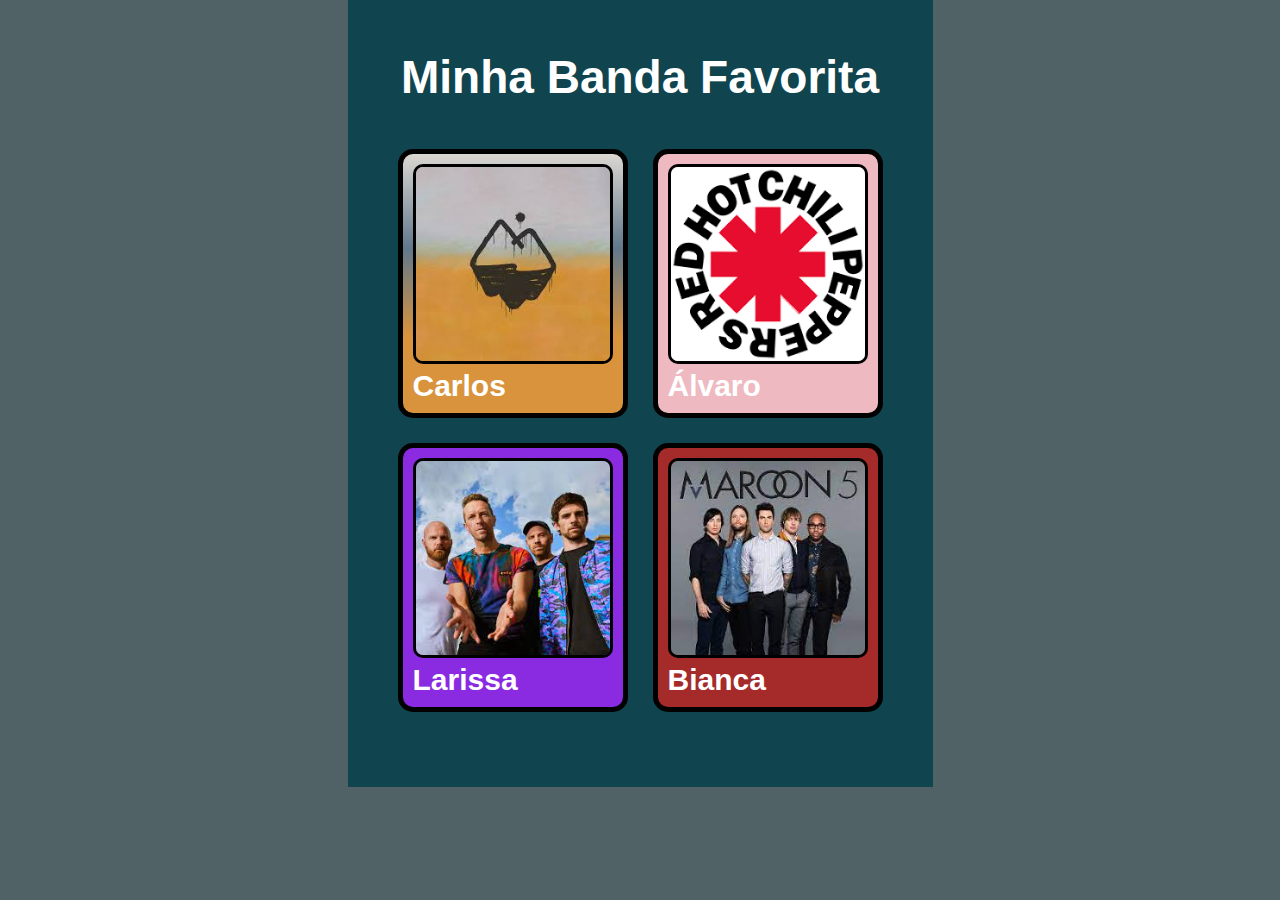
==== index.html @ ad9be4a0 "Add files via upload" ====
<!DOCTYPE html>
<html lang="pt-br">
<head>
    <meta charset="UTF-8">
    <meta http-equiv="X-UA-Compatible" content="IE=edge">
    <meta name="viewport" content="width=device-width, initial-scale=1.0">
    <title>Minhas Bandas</title>

    <link rel="stylesheet" href="./css/style.css">    
</head>
<body>
    <div class="container">
        <h1>Minha Banda Favorita</h1>

        <div class="big-box">
            <div class="box">
                <a class="Lagum" href="./pages/lagum.html">
                    <img src="./imgs/download.jpg" alt="" width="200px">
                          
                    <h2>Carlos</h2>
                </a>
    
                <a class="RHCP" href="./pages/RHCP.html">
                    <img src="./imgs/download.png" alt="" width="200px">
    
                    <h2>Álvaro</h2>
                </a>
            </div>
    
            <div class="box">
                <a class="Coldplay" href="https://www.figma.com/file/2Gig9PakNdhvqGUO0iNxSb/Untitled?fuid=1154778761892554153">
                    <img src="./imgs/download (1).jpg" alt="" width="200px">
    
                    <h2>Larissa</h2>
                </a>
    
                <a class="Maroon5" href="#">
                    <img src="./imgs/images.jpg" alt="" width="200px">
    
                    <h2>Bianca</h2>
                </a>
            </div>
        </div>
    </div>   
</body>
</html>
---- css/style.css ----
*{
    box-sizing: border-box;
    padding: 0;
    margin: 0;
}


body{
    display: flex;
    justify-content: center;
    background-color: #506266;
}

.container{
    background-color: #10454F;
    padding: 50px;
}

h1{
    font-family: 'Montserrat', sans-serif;
    font-size: 46px;
    text-align: center;
    margin-bottom: 45px;
    color: #fff;
}

.box{
    display: flex;
    justify-content: center;
    gap: 25px;
    margin-bottom: 25px;
}

.big-box img{
    border-radius: 10px;
}

.Lagum{
    padding: 10px;
    background: linear-gradient(180deg, #DBD7D1 0%, #61788C 36.46%, #D9933D 70.31%);
    border-radius: 15px;
    border: 5px solid #000;

}

 img{
    border: 3px solid #000;
}

.RHCP{
    padding: 10px;
    background-color: #eeb9c0;
    border: 5px solid #000;
    border-radius: 15px;
}

.Coldplay{
    padding: 10px;
    background-color: blueviolet;
    border: 5px solid #000;
    border-radius: 15px;
}

.Maroon5{
    padding: 10px;
    background-color: brown;
    border: 5px solid #000;
    border-radius: 15px;    
}

a{
    font-family: 'Montserrat', sans-serif;
    text-decoration: none;
    font-size: 20px;
    color: #fff;
}
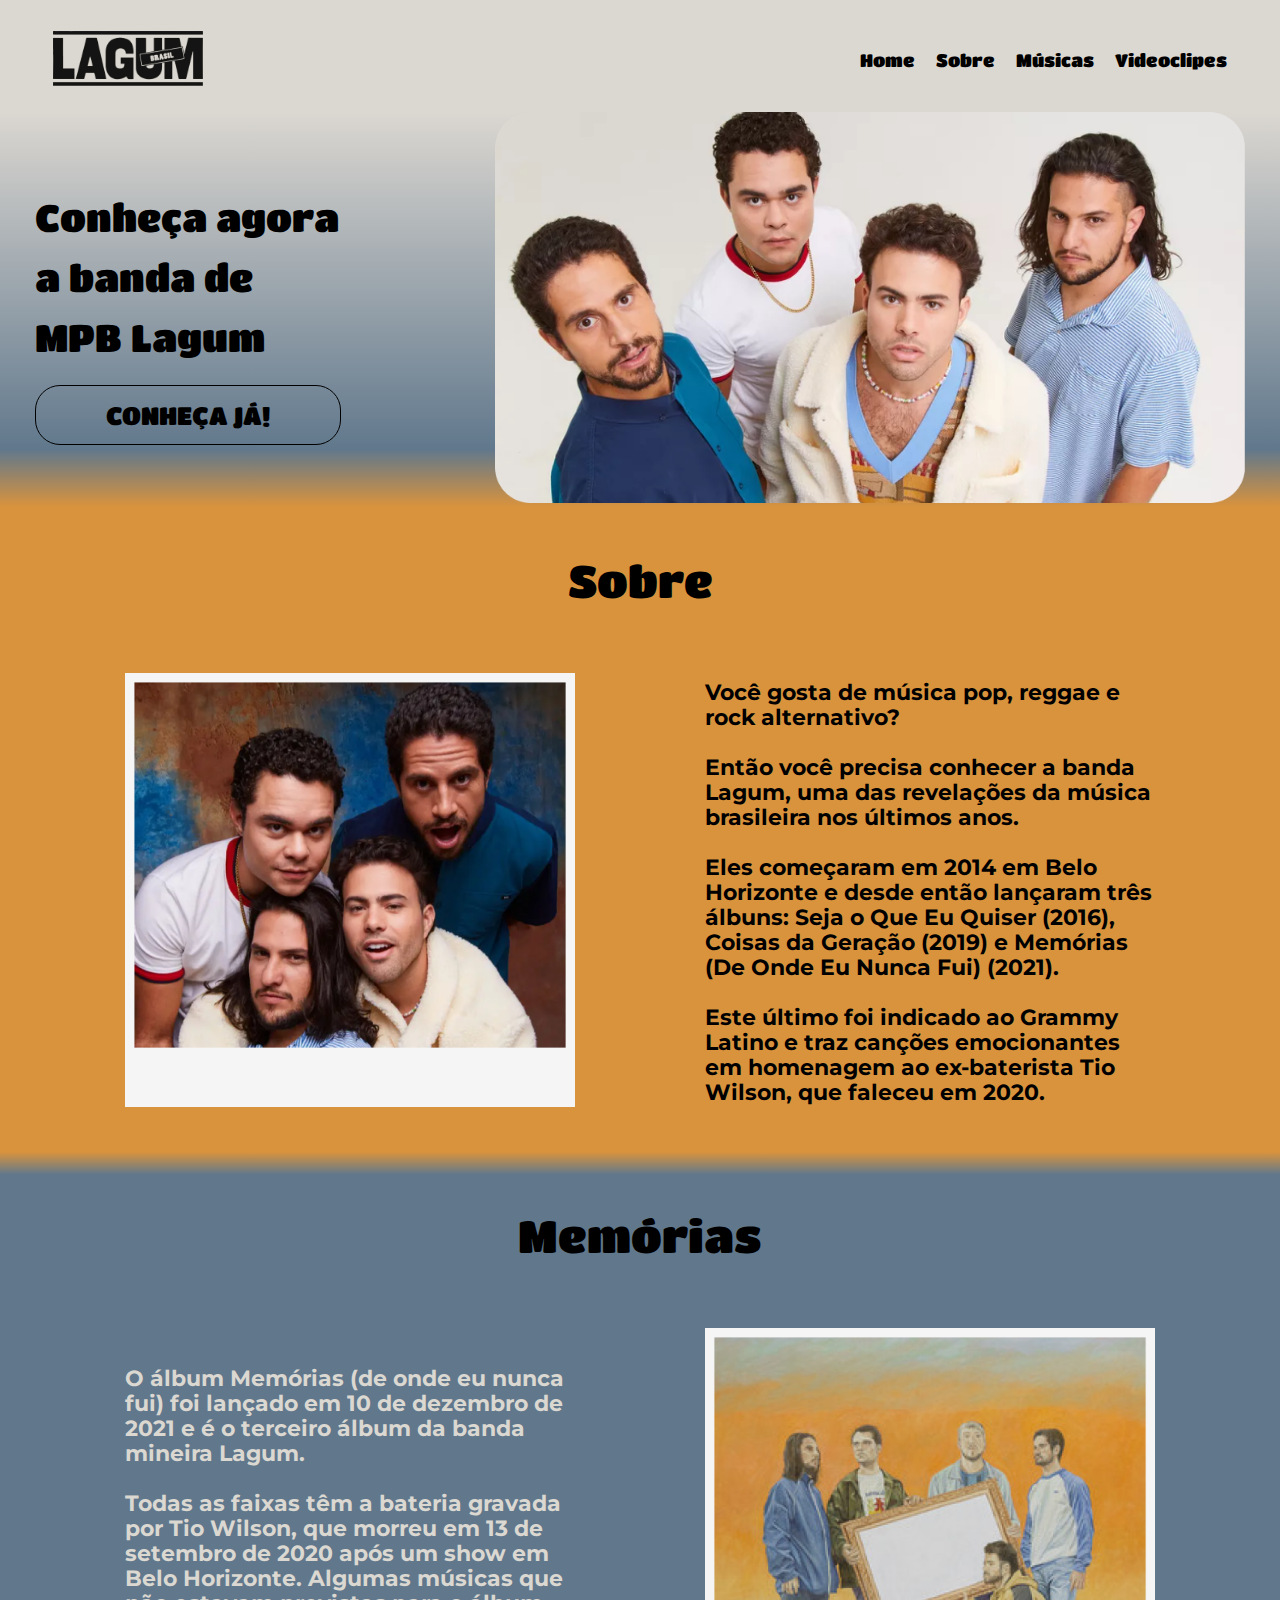
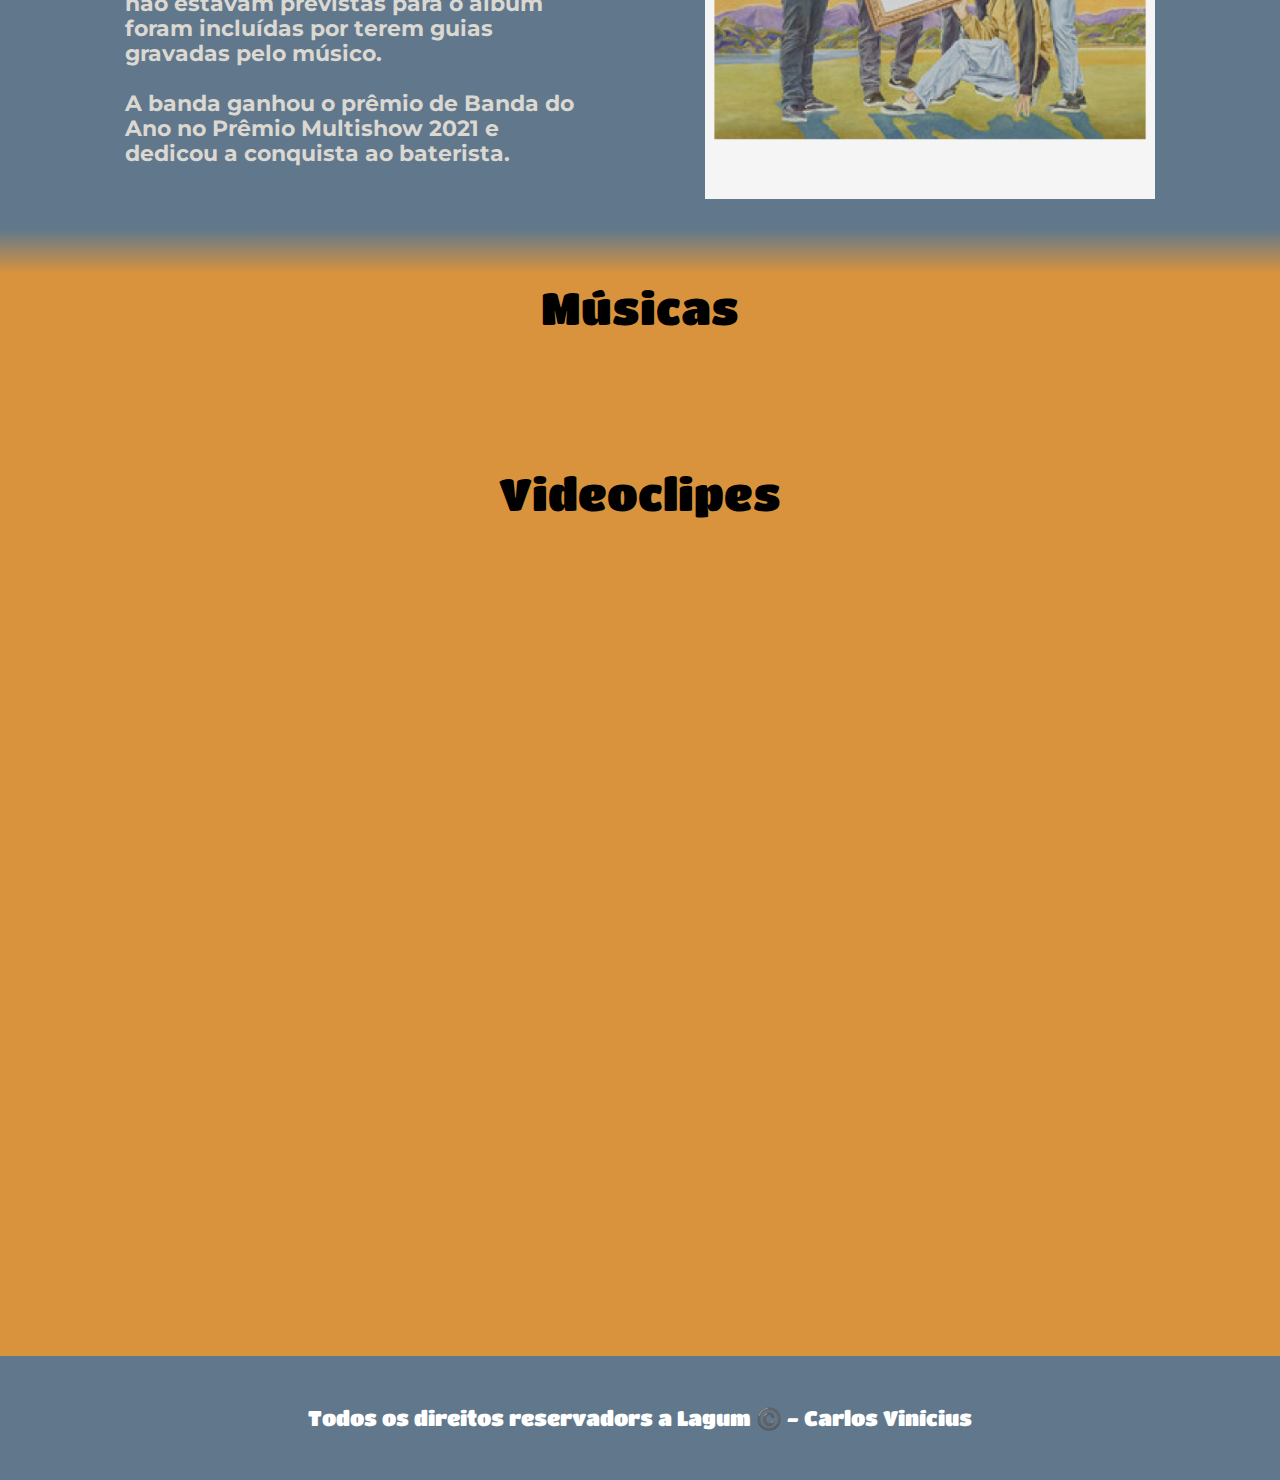
==== commit 3950e692: "Formatação da página das bandas para a da somente do Lagum" ====
--- a/index.html
+++ b/index.html
@@ -4,43 +4,131 @@
     <meta charset="UTF-8">
     <meta http-equiv="X-UA-Compatible" content="IE=edge">
     <meta name="viewport" content="width=device-width, initial-scale=1.0">
-    <title>Minhas Bandas</title>
+    <link rel="stylesheet" href="./css/style.css">
+    <title>LAGUM</title>
 
-    <link rel="stylesheet" href="./css/style.css">    
 </head>
 <body>
-    <div class="container">
-        <h1>Minha Banda Favorita</h1>
+    <header>
+        <nav>
+            <div class="nav-img">
+                <a href="#"><img src="./imgs/logo (4).png" alt="Logo LAGUM"></a>
+            </div>
+        
+            <ul>
+                <li>
+                    <a href="#">Home</a>
+                </li>
 
-        <div class="big-box">
-            <div class="box">
-                <a class="Lagum" href="./pages/lagum.html">
-                    <img src="./imgs/download.jpg" alt="" width="200px">
-                          
-                    <h2>Carlos</h2>
-                </a>
-    
-                <a class="RHCP" href="./pages/RHCP.html">
-                    <img src="./imgs/download.png" alt="" width="200px">
-    
-                    <h2>Álvaro</h2>
-                </a>
+                <li>
+                    <a href="#">Sobre</a>
+                </li>
+
+                <li>
+                    <a href="#">Músicas</a>
+                </li>
+
+                <li>
+                    <a href="#">Videoclipes</a>
+                </li>
+            </ul>
+        </nav>
+        
+        <div class="div-header">
+            <div>
+                <h2>Conheça agora a banda de MPB Lagum</h2>
+
+                <a href="#">CONHEÇA JÁ!</a>
             </div>
-    
-            <div class="box">
-                <a class="Coldplay" href="https://www.figma.com/file/2Gig9PakNdhvqGUO0iNxSb/Untitled?fuid=1154778761892554153">
-                    <img src="./imgs/download (1).jpg" alt="" width="200px">
-    
-                    <h2>Larissa</h2>
-                </a>
-    
-                <a class="Maroon5" href="#">
-                    <img src="./imgs/images.jpg" alt="" width="200px">
-    
-                    <h2>Bianca</h2>
-                </a>
+
+            <div class="div-header-img">
+                <img src="./imgs/img-header.png" alt="Foto dos integrantes juntos">
             </div>
         </div>
-    </div>   
+    </header>
+
+    <main>
+        <section class="section1">
+            <h1>Sobre</h1>
+
+            <div class="conteudo-section">
+                <div class="conteudo-img">
+                    <img src="./imgs/img-sobre.png" alt="Foto dos integrantes juntos estilo Polaroid">
+                </div>
+                
+                <div class="text-sobre">
+                    <p>
+                        Você gosta de música pop, reggae e rock alternativo?
+                    </p>
+                        <br>
+                    <p>
+                        Então você precisa conhecer a banda Lagum, uma das revelações da música brasileira nos últimos anos.
+                    </p> 
+                        <br>
+                    <p>
+                        Eles começaram em 2014 em Belo Horizonte e desde então lançaram três álbuns: Seja o Que Eu Quiser (2016), Coisas da Geração (2019) e Memórias (De Onde Eu Nunca Fui) (2021). 
+                    </p>
+                        <br>
+                    <p>
+                        Este último foi indicado ao Grammy Latino e traz canções emocionantes em homenagem ao ex-baterista Tio Wilson, que faleceu em 2020.      
+                    </p>
+                </div>
+            </div>
+        </section>
+
+        <section class="section2">
+            <h1>Memórias</h1>
+
+            <div class="conteudo-section2">
+                <div class="text-sobre">
+                    <p>
+                        O álbum Memórias (de onde eu nunca fui) foi lançado em 10 de dezembro de 2021 e é o terceiro álbum da banda mineira Lagum.
+                    </p>
+                        <br>
+                    <p>
+                        Todas as faixas têm a bateria gravada por Tio Wilson, que morreu em 13 de setembro de 2020 após um show em Belo Horizonte. Algumas músicas que não estavam previstas para o álbum foram incluídas por terem guias gravadas pelo músico.
+                    </p> 
+                        <br>
+                    <p>
+                        A banda ganhou o prêmio de Banda do Ano no Prêmio Multishow 2021 e dedicou a conquista ao baterista.     
+                    </p>
+                </div>
+
+                <div class="conteudo-img">
+                    <img src="./imgs/img-album.png" alt="Imagem do Álbum Memórias">
+                </div>
+            </div>
+        </section>
+
+        <section class="section3">
+            <h1>Músicas</h1>
+
+            
+        </section>
+
+        <section class="section4">
+            <h1>Videoclipes</h1>
+
+            <div>
+                <div class="player-video1">
+                    <iframe width="560" height="315" src="https://www.youtube.com/embed/qZY7ayfZVmM" title="YouTube video player" frameborder="0" allow="accelerometer; autoplay; clipboard-write; encrypted-media; gyroscope; picture-in-picture; web-share" allowfullscreen></iframe>
+                    
+                    <iframe width="560" height="315" src="https://www.youtube.com/embed/4gUnL6QuAeA" title="YouTube video player" frameborder="0" allow="accelerometer; autoplay; clipboard-write; encrypted-media; gyroscope; picture-in-picture; web-share" allowfullscreen></iframe>
+                </div>
+
+                <div class="player-video2">
+                    <iframe width="560" height="315" src="https://www.youtube.com/embed/vo9ogqiAsqA" title="YouTube video player" frameborder="0" allow="accelerometer; autoplay; clipboard-write; encrypted-media; gyroscope; picture-in-picture; web-share" allowfullscreen></iframe>
+                    
+                    <iframe width="560" height="315" src="https://www.youtube.com/embed/3q4kWpdGPVo" title="YouTube video player" frameborder="0" allow="accelerometer; autoplay; clipboard-write; encrypted-media; gyroscope; picture-in-picture; web-share" allowfullscreen></iframe>
+                </div>
+            </div>
+        </section>
+    </main>
+
+    <footer>
+        <p>
+            Todos os direitos reservadors a Lagum ©️ - Carlos Vinícius
+        </p>
+    </footer>
 </body>
 </html>--- a/css/style.css
+++ b/css/style.css
@@ -1,76 +1,215 @@
+@import url('https://fonts.googleapis.com/css2?family=Montserrat:wght@100;400;700&family=Titan+One&display=swap');
+
 *{
     box-sizing: border-box;
+    margin: 0;
     padding: 0;
-    margin: 0;
-}
-
+}
 
 body{
-    display: flex;
-    justify-content: center;
-    background-color: #506266;
-}
-
-.container{
-    background-color: #10454F;
-    padding: 50px;
-}
-
+    background-color: #D9933D;
+}
+
+/* Início Header */
+nav{
+    display: flex;
+    justify-content: space-around;
+    gap: 550px;
+    align-items: center;
+    padding-top: 31px;
+    padding-bottom: 22px;
+    background-color: #DBD7D1;
+}
+
+nav a{
+    font-family: 'Titan One', sans-serif;
+    font-style: normal;
+    font-weight: 400;
+    font-size: 18px;
+    line-height: 20px;
+    text-decoration: none;
+    
+    color: #000000;    
+}
+
+nav a:hover{
+    font-family: 'Titan One', sans-serif;
+    font-style: normal;
+    font-weight: 400;
+    font-size: 18px;
+    line-height: 20px;
+    text-decoration: none;
+    
+    color: #D9933D;  
+}
+
+nav ul{
+    display: flex;
+    justify-content: space-between;
+    gap: 21px;
+    list-style: none;
+}
+
+header nav .nav-img img{
+    width: 150px;
+}
+
+header .div-header h2{
+    font-family: 'Titan One', sans-serif;
+    font-style: normal;
+    font-weight: 400;
+    font-size: 38px;
+    line-height: 60px;
+    
+    color: #000000;
+
+    width: 310px;
+    margin-bottom: 30px;
+
+}
+
+header .div-header .div-header-img img{
+    width: 750px;
+}
+
+.div-header{
+    display: flex;
+    justify-content: center;
+    align-items: center;
+    gap: 150px;
+
+    background: linear-gradient(180deg, #DBD7D1 0%, #61788C 85.42%, rgba(217, 147, 61, 0.1) 100%);
+}
+
+.div-header a:hover{
+    font-family: 'Titan One', sans-serif;
+    font-style: normal;
+    font-weight: 400;
+    font-size: 25px;
+    line-height: 36px;
+    text-transform: uppercase;
+    text-decoration: none;
+    
+    color: #DBD7D1;
+
+    padding: 15px 70px;
+    border: 1px solid #DBD7D1;
+    border-radius: 25.px;
+}
+
+.div-header a{
+    font-family: 'Titan One', sans-serif;
+    font-style: normal;
+    font-weight: 400;
+    font-size: 25px;
+    line-height: 36px;
+    text-transform: uppercase;
+    text-decoration: none;
+    
+    color: #000000;
+
+    padding: 15px 70px;
+    border: 1px solid #000000;
+    border-radius: 25.025px;
+}
+/* Fim do Header */
+
+/* Começo da Primeira Section */
 h1{
+    font-family: 'Titan One', sans-serif;
+    font-style: normal;
+    font-weight: 400;
+    font-size: 45px;
+    line-height: 66px;
+    text-align: center;
+    margin-bottom: 60px;
+    
+    color: #000000;
+}
+
+.conteudo-section{
+    display: flex;
+    justify-content: center;
+    align-items: center;
+    gap: 130px;
+
     font-family: 'Montserrat', sans-serif;
-    font-size: 46px;
+    font-style: normal;
+    font-weight: 700;
+    font-size: 22px;
+    line-height: 25px;
+    /* text-align: justify; */
+    
+    color: #000000;
+}
+
+.conteudo-img img{
+    background-color: #F5F5F5;
+    padding-bottom: 50px;
+
+    width: 450px;
+}
+
+.section1{
+    padding: 40px 0;
+}
+
+.text-sobre{
+     width: 450px;
+}
+/* Fim Primeira Section */
+
+/* Começo Segunda Section */
+main .section2{
+    background: linear-gradient(180deg, rgba(166, 153, 91, 0) 0%, #61788C 3.12%, #61788C 17.89%, #61788C 93.75%, rgba(166, 153, 91, 0) 100%);
+
+    padding: 50px 0 70px;
+}
+
+main .section2 h1{
+    color: #000;
+}
+
+.conteudo-section2{
+    display: flex;
+    justify-content: center;
+    align-items: center;
+    gap: 130px;
+
+    font-family: 'Montserrat', sans-serif;
+    font-style: normal;
+    font-weight: 700;
+    font-size: 22px;
+    line-height: 25px;
+    /* text-align: justify; */
+    
+    color: #DBD7D1;
+}
+/* Fim Segunda Section */
+
+.section4{
+    padding: 60px 0;
+}
+
+.player-video1, .player-video2{
+    display: flex;
+    justify-content: center;
+    align-items: center;
+    gap: 200px;
+    margin-bottom: 40px;
+}
+
+footer{
+    font-family: 'Titan One', sans-serif;
+    font-style: normal;
+    font-weight: 400;
+    font-size: 21px;
+    line-height: 24px;
+
+    color: #FFFFFF;
+
+    padding: 50px 0;
+    background: #61788C;
+
     text-align: center;
-    margin-bottom: 45px;
-    color: #fff;
-}
-
-.box{
-    display: flex;
-    justify-content: center;
-    gap: 25px;
-    margin-bottom: 25px;
-}
-
-.big-box img{
-    border-radius: 10px;
-}
-
-.Lagum{
-    padding: 10px;
-    background: linear-gradient(180deg, #DBD7D1 0%, #61788C 36.46%, #D9933D 70.31%);
-    border-radius: 15px;
-    border: 5px solid #000;
-
-}
-
- img{
-    border: 3px solid #000;
-}
-
-.RHCP{
-    padding: 10px;
-    background-color: #eeb9c0;
-    border: 5px solid #000;
-    border-radius: 15px;
-}
-
-.Coldplay{
-    padding: 10px;
-    background-color: blueviolet;
-    border: 5px solid #000;
-    border-radius: 15px;
-}
-
-.Maroon5{
-    padding: 10px;
-    background-color: brown;
-    border: 5px solid #000;
-    border-radius: 15px;    
-}
-
-a{
-    font-family: 'Montserrat', sans-serif;
-    text-decoration: none;
-    font-size: 20px;
-    color: #fff;
 }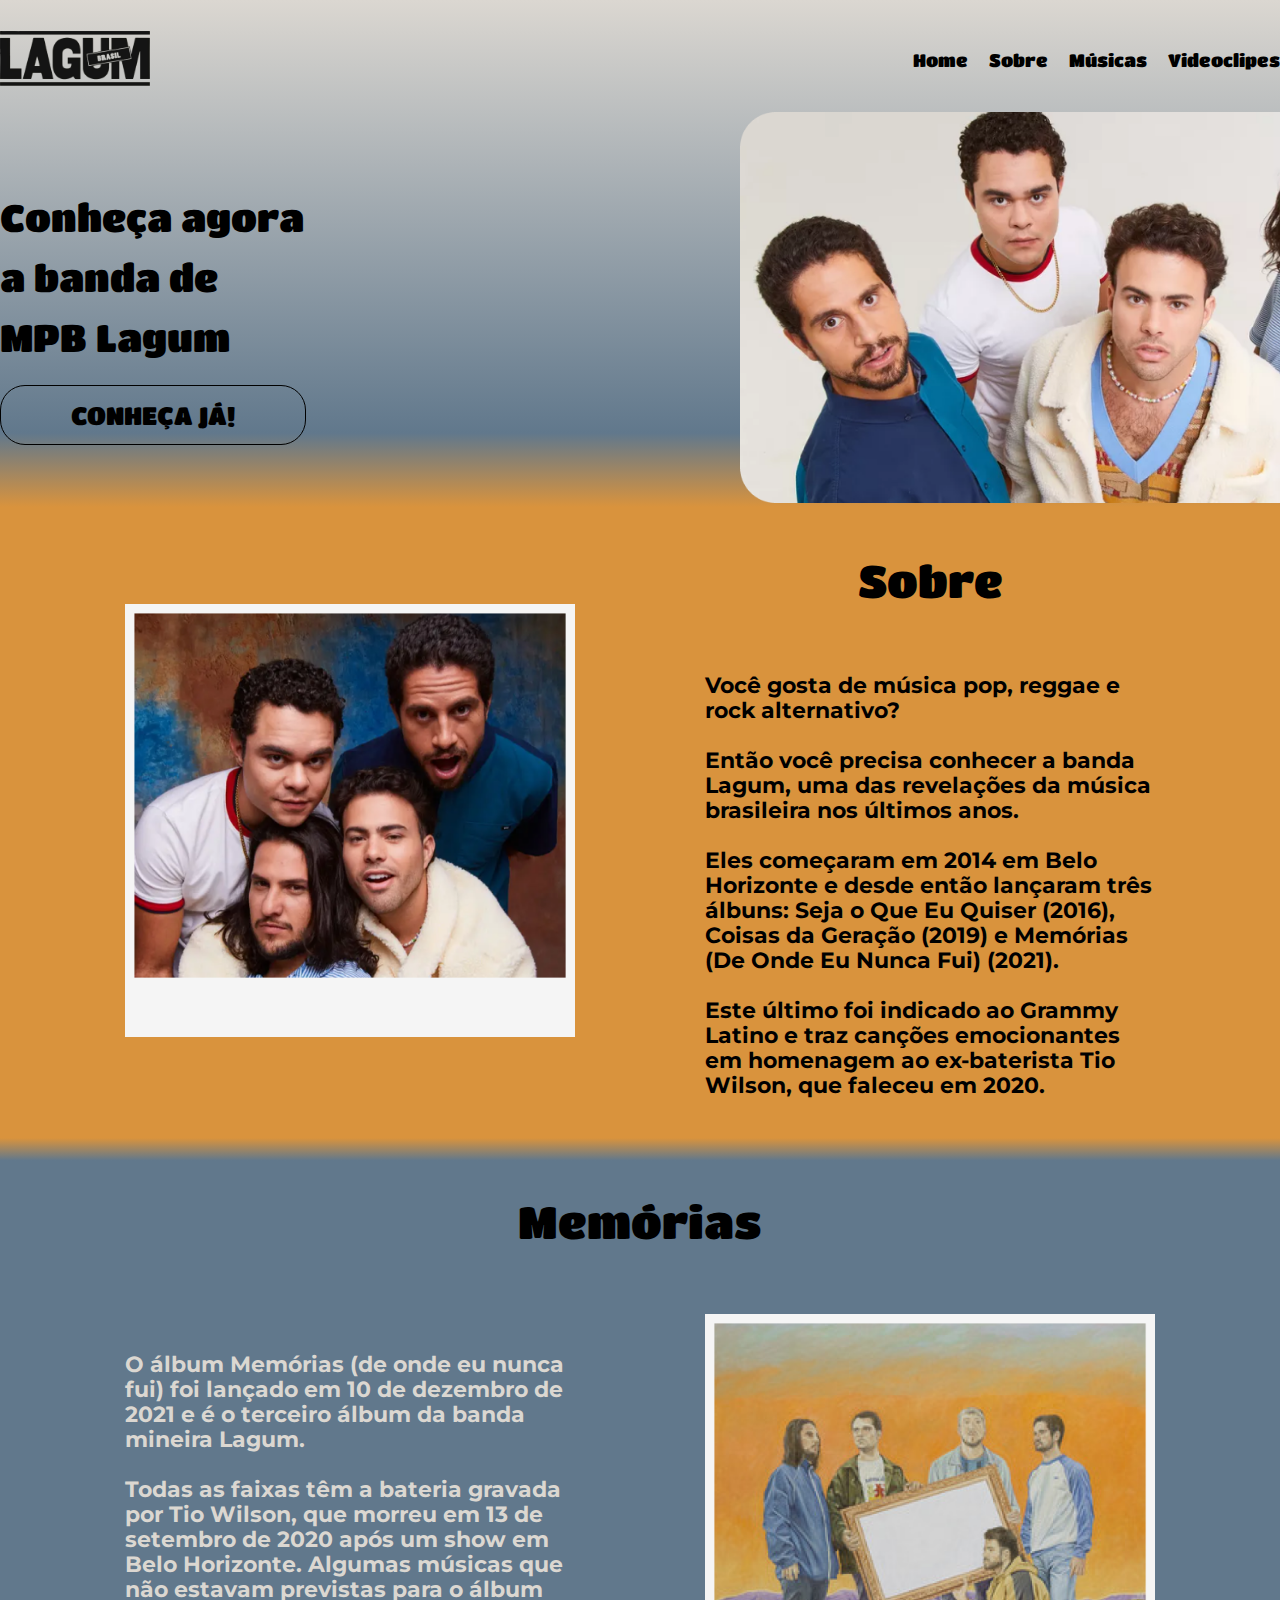
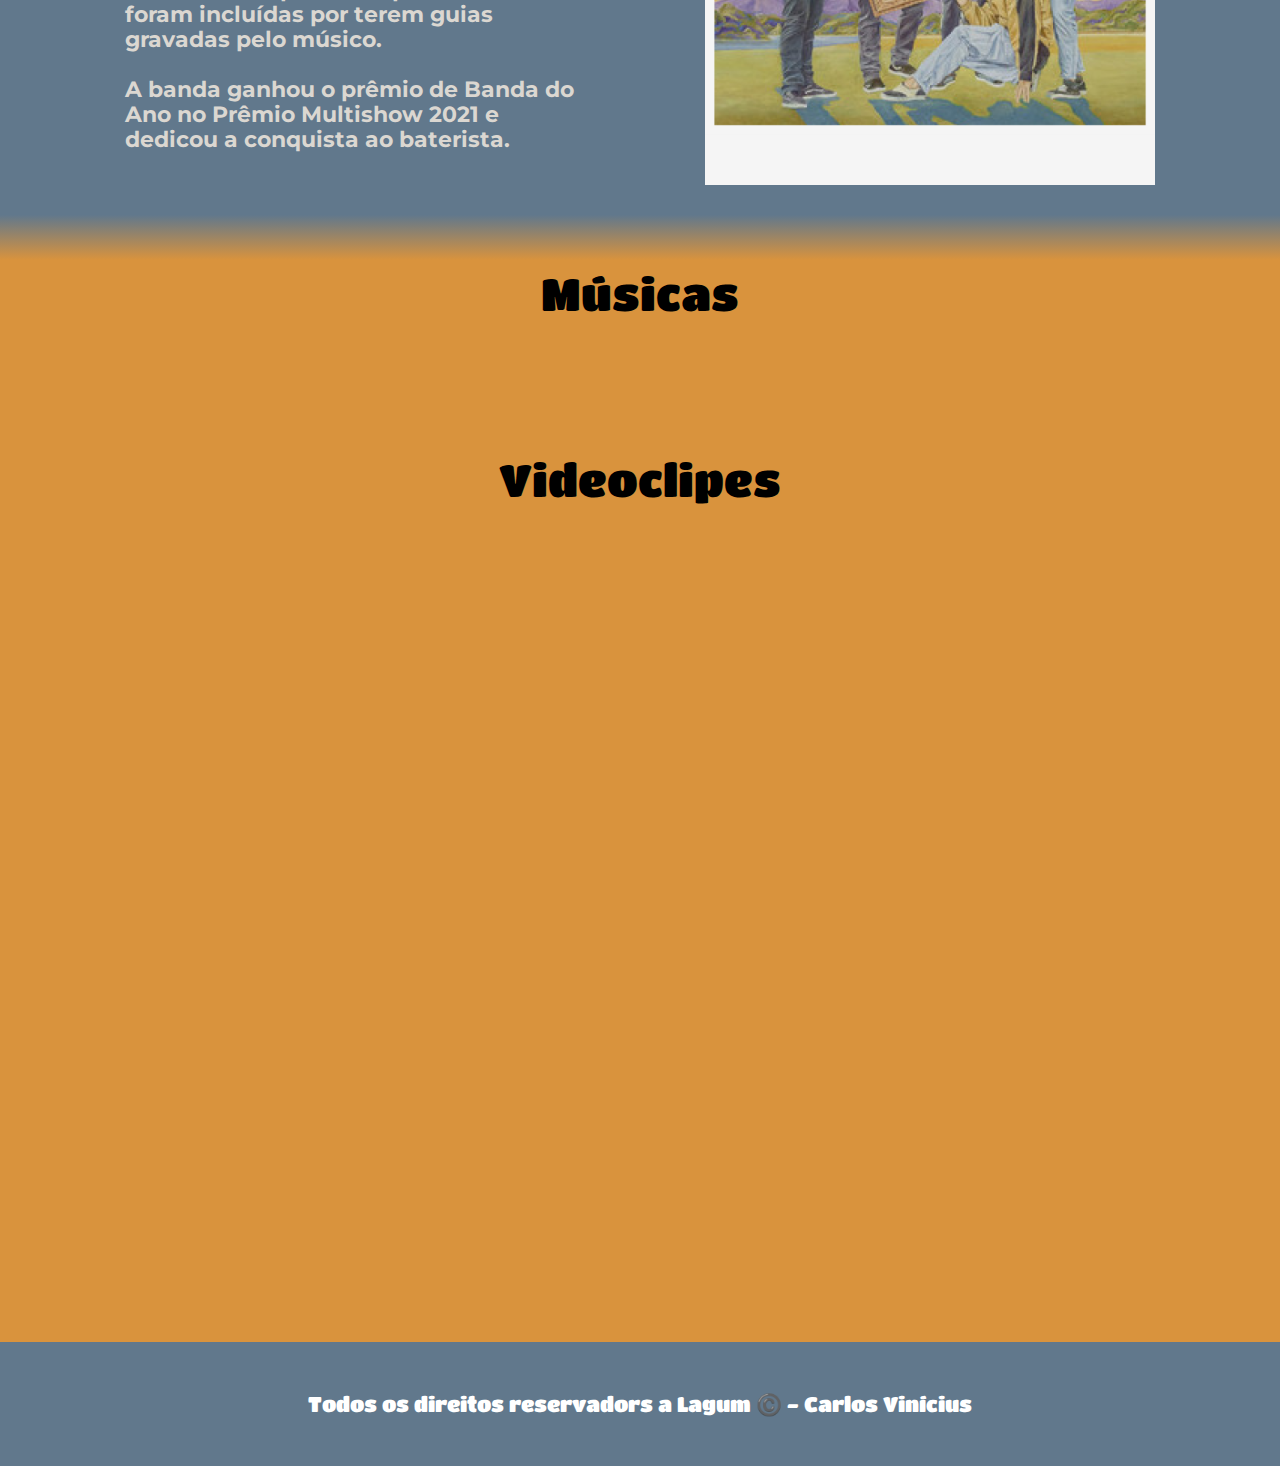
==== commit 156172f7: "Update index.html" ====
--- a/index.html
+++ b/index.html
@@ -49,7 +49,6 @@
 
     <main>
         <section class="section1">
-            <h1>Sobre</h1>
 
             <div class="conteudo-section">
                 <div class="conteudo-img">
@@ -57,6 +56,8 @@
                 </div>
                 
                 <div class="text-sobre">
+                    <h1>Sobre</h1>
+                    
                     <p>
                         Você gosta de música pop, reggae e rock alternativo?
                     </p>
@@ -131,4 +132,4 @@
         </p>
     </footer>
 </body>
-</html>+</html>
--- a/css/style.css
+++ b/css/style.css
@@ -12,13 +12,14 @@
 
 /* Início Header */
 nav{
-    display: flex;
-    justify-content: space-around;
+    width: 1600px;
+    max-width: 100%;
+    display: flex;
+    justify-content: space-between;
     gap: 550px;
     align-items: center;
     padding-top: 31px;
     padding-bottom: 22px;
-    background-color: #DBD7D1;
 }
 
 nav a{
@@ -50,6 +51,15 @@
     list-style: none;
 }
 
+header {
+    width: 100%;
+    display: flex;
+    align-items: center;
+    justify-content: center;
+    flex-direction: column;
+    background: linear-gradient(180deg, #DBD7D1 0%, #61788C 85.42%, rgba(217, 147, 61, 0.1) 100%);
+}
+
 header nav .nav-img img{
     width: 150px;
 }
@@ -73,12 +83,12 @@
 }
 
 .div-header{
-    display: flex;
-    justify-content: center;
-    align-items: center;
-    gap: 150px;
-
-    background: linear-gradient(180deg, #DBD7D1 0%, #61788C 85.42%, rgba(217, 147, 61, 0.1) 100%);
+    width: 1600px;
+    max-width: 100%;
+    display: flex;
+    justify-content: space-between;
+    align-items: center;
+    gap: 430px;
 }
 
 .div-header a:hover{
@@ -94,7 +104,7 @@
 
     padding: 15px 70px;
     border: 1px solid #DBD7D1;
-    border-radius: 25.px;
+    border-radius: 25px;
 }
 
 .div-header a{
@@ -212,4 +222,4 @@
     background: #61788C;
 
     text-align: center;
-}+}
